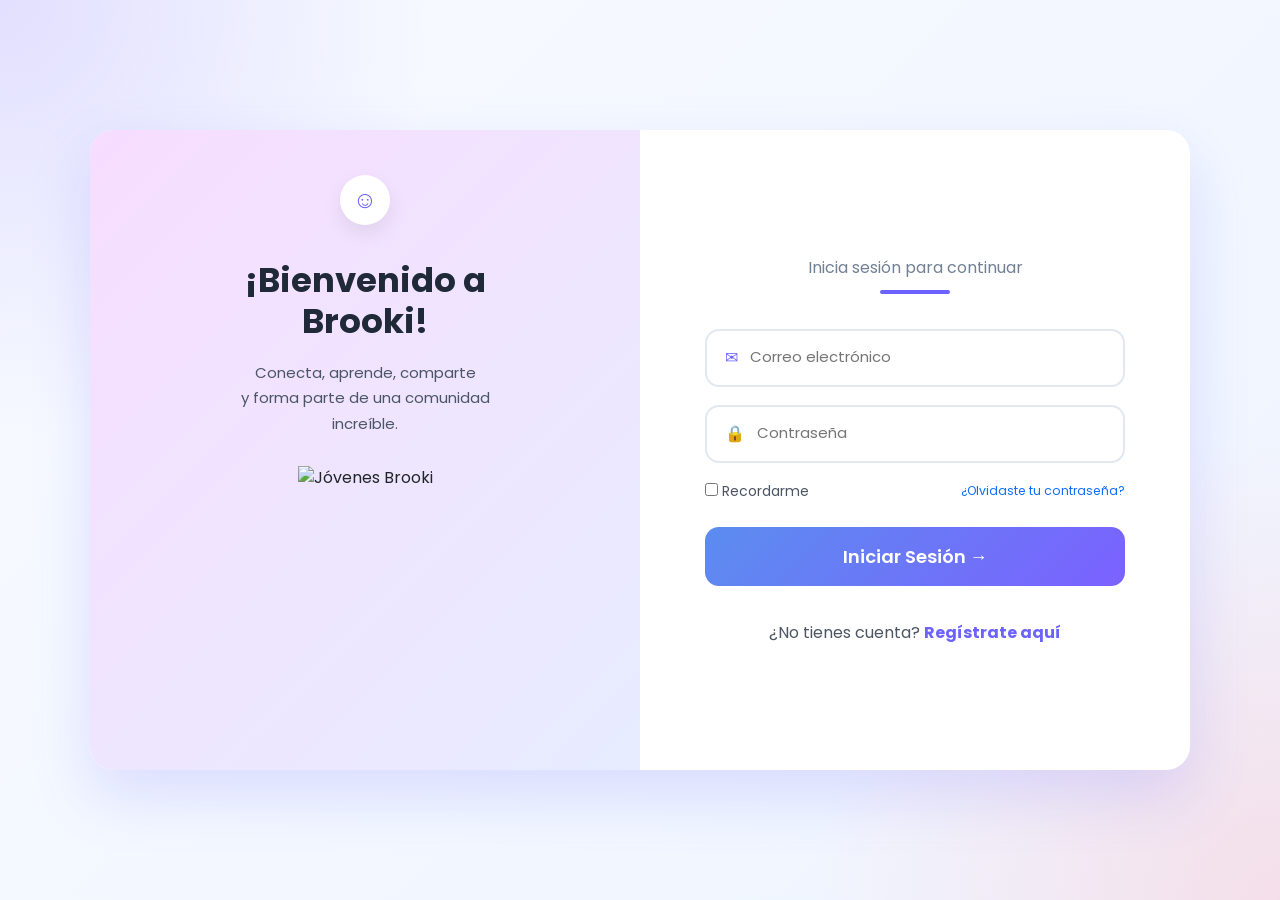
==== admin.html @ 92834a94 "Add files via upload" ====
<!DOCTYPE html>
<html lang="es">
<head>
    <meta charset="UTF-8">
    <meta name="viewport" content="width=device-width, initial-scale=1.0">
    <title>Panel de Control | Brooki</title>
    <link href="https://cdn.jsdelivr.net/npm/bootstrap@5.3.0/dist/css/bootstrap.min.css" rel="stylesheet">
    <link rel="stylesheet" href="css/variables.css">
    <link rel="stylesheet" href="css/style.css">
    <link href="https://fonts.googleapis.com/css2?family=Poppins:wght@300;400;500;600;700&display=swap" rel="stylesheet">
    <style> body { font-family: 'Poppins', sans-serif; background-color: #f8f9fa; } </style>
</head>
<body>

    <nav class="bg-white shadow-sm py-3 mb-4">
        <div class="container d-flex justify-content-between align-items-center">
            <h4 class="fw-bold text-danger mb-0">🛡️ Brooki Admin</h4>
            <a href="index.html" class="btn btn-outline-secondary rounded-pill px-4 fw-bold small">← Volver al Muro</a>
        </div>
    </nav>

    <main class="container">
        <div class="row mb-5">
            <div class="col-md-4">
                <div class="card border-0 shadow-sm rounded-4 text-center p-4 bg-primary text-white h-100">
                    <h5 class="fw-bold">Usuarios Totales</h5>
                    <h2 class="fw-bold mb-0" id="statUsuarios">--</h2>
                </div>
            </div>
            <div class="col-md-4">
                <div class="card border-0 shadow-sm rounded-4 text-center p-4 h-100" style="background-color: #6c63ff; color: white;">
                    <h5 class="fw-bold">Publicaciones (Muro)</h5>
                    <h2 class="fw-bold mb-0" id="statPublicaciones">--</h2>
                </div>
            </div>
            <div class="col-md-4">
                <div class="card border-0 shadow-sm rounded-4 text-center p-4 bg-danger text-white h-100">
                    <h5 class="fw-bold">Reportes Activos</h5>
                    <h2 class="fw-bold mb-0" id="statReportes">--</h2>
                </div>
            </div>
        </div>

        <ul class="nav nav-pills mb-4" id="adminTabs" role="tablist">
            <li class="nav-item" role="presentation">
                <button class="nav-link active fw-bold rounded-pill px-4 me-2" data-bs-toggle="pill" data-bs-target="#tabUsuarios" type="button">Usuarios Registrados</button>
            </li>
            <li class="nav-item" role="presentation">
                <button class="nav-link fw-bold rounded-pill px-4 me-2" data-bs-toggle="pill" data-bs-target="#tabPublicaciones" type="button">Muro Público</button>
            </li>
            <li class="nav-item" role="presentation">
                <button class="nav-link fw-bold rounded-pill px-4" data-bs-toggle="pill" data-bs-target="#tabReportes" type="button">🚨 Reportes</button>
            </li>
        </ul>

        <div class="tab-content bg-white p-4 rounded-4 shadow-sm" id="adminTabsContent">
            
            <div class="tab-pane fade show active" id="tabUsuarios" role="tabpanel">
                <div class="table-responsive">
                    <table class="table table-hover align-middle">
                        <thead class="table-light">
                            <tr>
                                <th>ID</th>
                                <th>Nombre</th>
                                <th>Correo</th>
                                <th>Rol</th>
                                <th class="text-end">Acciones</th>
                            </tr>
                        </thead>
                        <tbody id="tablaUsuarios"><tr><td colspan="5" class="text-center text-muted">Cargando...</td></tr></tbody>
                    </table>
                </div>
            </div>

            <div class="tab-pane fade" id="tabPublicaciones" role="tabpanel">
                <div class="table-responsive">
                    <table class="table table-hover align-middle">
                        <thead class="table-light">
                            <tr>
                                <th>ID</th>
                                <th>Autor (ID)</th>
                                <th>Título</th>
                                <th>Fecha</th>
                                <th class="text-end">Acciones</th>
                            </tr>
                        </thead>
                        <tbody id="tablaPublicaciones"><tr><td colspan="5" class="text-center text-muted">Cargando...</td></tr></tbody>
                    </table>
                </div>
            </div>

            <div class="tab-pane fade" id="tabReportes" role="tabpanel">
                <div class="table-responsive">
                    <table class="table table-hover align-middle">
                        <thead class="table-light">
                            <tr>
                                <th>ID Reporte</th>
                                <th>ID Elemento</th>
                                <th>Motivo</th>
                                <th>Estado</th>
                                <th class="text-end">Acciones</th>
                            </tr>
                        </thead>
                        <tbody id="tablaReportes">
                            <tr><td colspan="5" class="text-center text-muted">Cargando reportes...</td></tr>
                        </tbody>
                    </table>
                </div>
            </div>
            
        </div>
    </main>

    <div class="modal fade" id="modalResponderReporte" tabindex="-1" aria-hidden="true">
        <div class="modal-dialog modal-dialog-centered">
            <div class="modal-content border-0 shadow-lg" style="border-radius: 24px;">
                <div class="modal-header border-0 pb-0">
                    <h5 class="modal-title fw-bold text-primary">📩 Responder Reporte</h5>
                    <button type="button" class="btn-close" data-bs-dismiss="modal" aria-label="Close"></button>
                </div>
                <div class="modal-body">
                    <input type="hidden" id="reporteIdActual">
                    
                    <div class="mb-3">
                        <label class="form-label text-muted small">Respuesta para el usuario (Respuesta_Admin)</label>
                        <textarea id="respuestaAdminTexto" class="form-control rounded-4 px-3" rows="4" placeholder="Ej: La publicación fue revisada y eliminada por violar nuestras normas comunitarias..." required></textarea>
                    </div>
                </div>
                <div class="modal-footer border-0 pt-0">
                    <button type="button" class="btn btn-light rounded-pill px-3 fw-bold" data-bs-dismiss="modal">Cancelar</button>
                    <button type="button" class="btn btn-primary rounded-pill px-3 shadow-sm fw-bold" id="btnSoloResponder" onclick="procesarReporte('responder')">✉️ Enviar Respuesta</button>
                    <button type="button" class="btn btn-success rounded-pill px-3 shadow-sm fw-bold" id="btnResolver" onclick="procesarReporte('resolver')">✔ Resolver</button>
                </div>
            </div>
        </div>
    </div>

    <script src="https://cdn.jsdelivr.net/npm/bootstrap@5.3.0/dist/js/bootstrap.bundle.min.js"></script>
    <script src="js/admin.js"></script>
</body>
</html>
---- css/variables.css ----
:root{

    --color-principal: #5b8def;
    --color-principal-hover: #4a7be0;

    --color-fondo: #f5f7fb;

    --texto-oscuro: #2d3748;
    --texto-suave: #718096;

    --borde-radio: 20px;

    --sombra:
    0 10px 30px rgba(0,0,0,0.08);

    --fuente:
    'Poppins', sans-serif;

}
---- css/style.css ----
*{
    margin: 0;
    padding: 0;
    box-sizing: border-box;
}

body{
    min-height: 100vh;
    font-family: 'Poppins', sans-serif;
    background:
        radial-gradient(circle at top left, rgba(123,97,255,0.18), transparent 28%),
        radial-gradient(circle at bottom right, rgba(255,182,193,0.35), transparent 30%),
        linear-gradient(135deg, #f8fbff, #eef4ff);
}

.login-page{
    min-height: 100vh;
    display: flex;
    justify-content: center;
    align-items: center;
    padding: 35px;
}

.login-card{
    width: 100%;
    max-width: 1100px;
    min-height: 640px;
    display: grid;
    grid-template-columns: 1fr 1fr;
    background: white;
    border-radius: 24px;
    overflow: hidden;
    box-shadow: 0 25px 60px rgba(108,99,255,0.18);
}

/* LADO IZQUIERDO */

.login-left{
    background: linear-gradient(135deg, #f7ddff, #e7ecff);
    padding: 45px;
    text-align: center;
    position: relative;
}

.brand{
    display: flex;
    align-items: center;
    gap: 12px;
    justify-content: center;
    margin-bottom: 35px;
}

.brand-icon,
.login-icon{
    width: 50px;
    height: 50px;
    border-radius: 50%;
    background: white;
    color: #6c63ff;
    display: flex;
    align-items: center;
    justify-content: center;
    font-size: 24px;
    box-shadow: 0 8px 20px rgba(0,0,0,0.08);
}

.brand h2{
    font-size: 28px;
    font-weight: 700;
    color: #1f2937;
}

.login-left h1{
    font-size: 34px;
    font-weight: 700;
    color: #1f2937;
    margin-bottom: 18px;
}

.login-left p{
    color: #4b5563;
    font-size: 15px;
    line-height: 1.7;
    margin-bottom: 20px;
}

.login-img{
    width: 95%;
    max-width: 430px;
    margin-top: 10px;
}

/* LADO DERECHO */

.login-right{
    padding: 55px 65px;
    text-align: center;
}

.login-icon{
    margin: 0 auto 22px;
}

.login-right h3{
    font-size: 34px;
    font-weight: 700;
    color: #1f2937;
}

.subtitle{
    color: #718096;
    margin-bottom: 10px;
}

.line{
    width: 70px;
    height: 4px;
    background: #6c63ff;
    border-radius: 20px;
    margin: 0 auto 35px;
}

.input-box{
    height: 58px;
    border: 2px solid #e2e8f0;
    border-radius: 14px;
    display: flex;
    align-items: center;
    gap: 12px;
    padding: 0 18px;
    margin-bottom: 18px;
    transition: 0.3s;
}

.input-box:focus-within{
    border-color: #6c63ff;
    box-shadow: 0 0 0 4px rgba(108,99,255,0.12);
}

.input-box span{
    color: #6c63ff;
}

.input-box input{
    border: none;
    outline: none;
    width: 100%;
    font-size: 15px;
    color: #1f2937;
}

.options{
    display: flex;
    justify-content: space-between;
    align-items: center;
    font-size: 14px;
    margin: 18px 0 25px;
    color: #4b5563;
}

.options a{
    color: #6c63ff;
    text-decoration: none;
}

.btn-login{
    width: 100%;
    border: none;
    border-radius: 14px;
    padding: 16px;
    background: linear-gradient(135deg, #5b8def, #7b61ff);
    color: white;
    font-size: 18px;
    font-weight: 600;
    cursor: pointer;
    transition: 0.3s;
}

.btn-login:hover{
    transform: translateY(-3px);
    box-shadow: 0 15px 30px rgba(123,97,255,0.28);
}

.divider{
    margin: 30px 0 20px;
    color: #9ca3af;
    font-size: 14px;
}

.social-buttons{
    display: flex;
    gap: 18px;
}

.social-buttons button{
    flex: 1;
    padding: 14px;
    border-radius: 12px;
    border: 2px solid #e2e8f0;
    background: white;
    cursor: pointer;
    font-weight: 600;
}

.register{
    margin-top: 35px;
    color: #4b5563;
}

.register a{
    color: #6c63ff;
    text-decoration: none;
    font-weight: 700;
}

/* RESPONSIVE */

@media(max-width: 900px){
    .login-card{
        grid-template-columns: 1fr;
    }

    .login-left{
        display: none;
    }

    .login-right{
        padding: 40px 30px;
    }
}
.login-right{
    padding: 55px 65px;

    text-align: center;

    display: flex;
    flex-direction: column;

    justify-content: center;
}

/* ===================== */
/* NAVBAR GLOBAL BROOKI */
/* ===================== */

.brooki-navbar{

    width: 100%;

    padding: 18px 0;

    background:
    rgba(255,255,255,0.85);

    backdrop-filter: blur(14px);

    border-bottom:
    1px solid rgba(226,232,240,0.9);

    position: sticky;

    top: 0;

    z-index: 100;
}

.nav-content{

    display: flex;

    align-items: center;

    justify-content: space-between;
}

.brand-wall{

    display: flex;

    align-items: center;

    gap: 10px;

    color: #1f2937;

    font-size: 26px;

    font-weight: 700;

    text-decoration: none;
}

.brand-wall:hover{
    color: #1f2937;
}

.brand-icon-small{

    width: 38px;

    height: 38px;

    border-radius: 50%;

    background:
    linear-gradient(
    135deg,
    #5b8def,
    #7b61ff);

    color: white;

    display: flex;

    align-items: center;

    justify-content: center;
}

.nav-actions{

    display: flex;

    gap: 14px;

    align-items: center;
}

/* BOTON VOLVER */

.btn-back{

    background: white;

    border:
    2px solid #e2e8f0;

    border-radius: 14px;

    padding: 12px 18px;

    text-decoration: none;

    color: #1f2937;

    font-weight: 600;

    transition: 0.3s;
}

.btn-back:hover{

    transform:
    translateY(-2px);

    color: #1f2937;

    border-color: #cbd5e1;
}

/* BOTON CERRAR */

.btn-logout{

    border: none;

    border-radius: 14px;

    padding: 12px 18px;

    font-weight: 600;

    background: #fff1f2;

    color: #e11d48;

    transition: 0.3s;
}

.btn-logout:hover{

    background: #ffe4e6;

    transform:
    translateY(-2px);
}
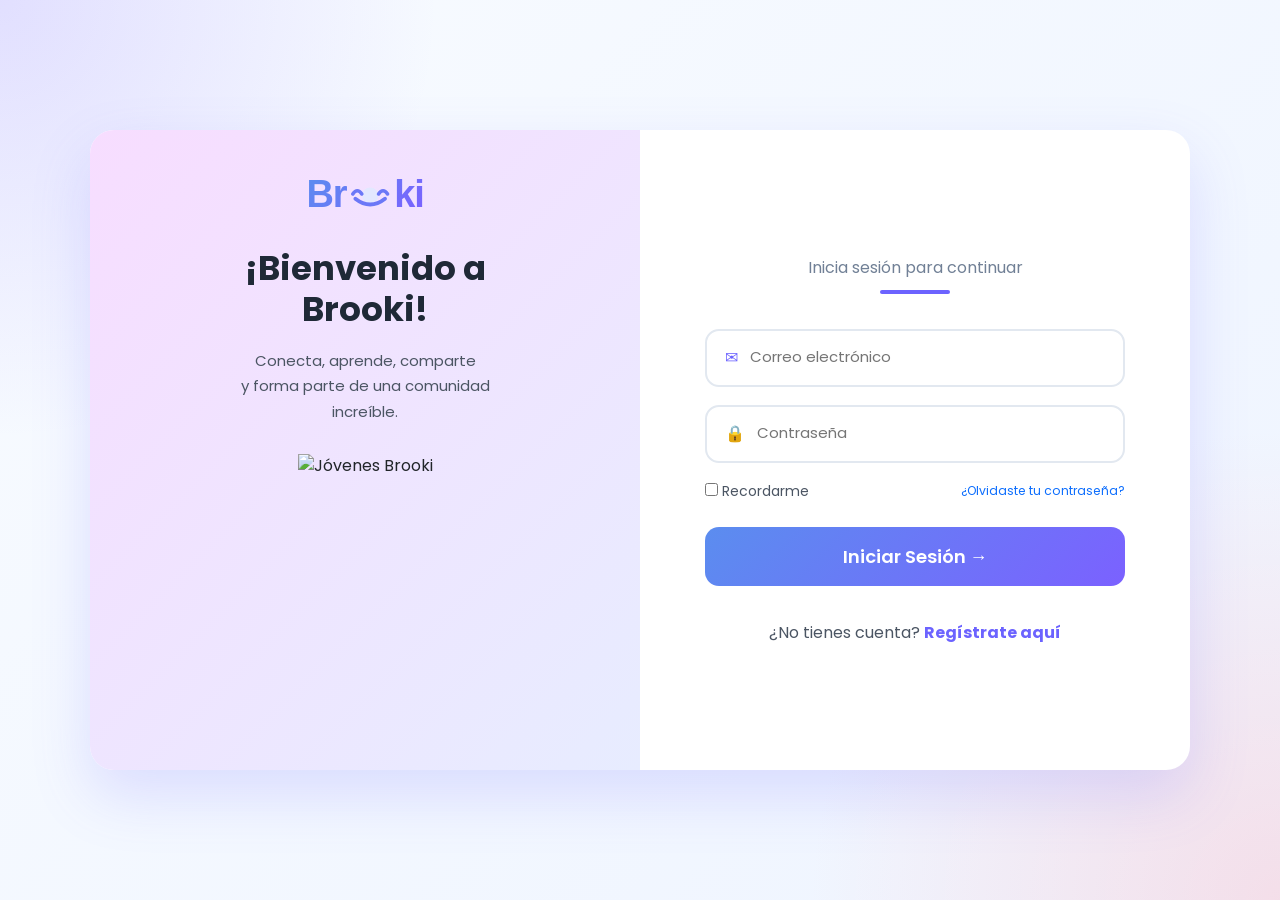
==== commit b509eaab: "feat(ui): actualizar logo Brooki con carita feliz en las oo" ====
--- a/admin.html
+++ b/admin.html
@@ -14,7 +14,19 @@
 
     <nav class="bg-white shadow-sm py-3 mb-4">
         <div class="container d-flex justify-content-between align-items-center">
-            <h4 class="fw-bold text-danger mb-0">🛡️ Brooki Admin</h4>
+            <a href="index.html" class="text-decoration-none d-flex align-items-center gap-2" aria-label="Brooki Admin">
+                <span class="brooki-logo-wordmark">
+                    <span>Br</span>
+                    <svg class="brooki-oo-smile" viewBox="0 0 36 24" fill="none" xmlns="http://www.w3.org/2000/svg" aria-hidden="true">
+                        <circle cx="18" cy="11.7" r="6.2" fill="#E3E8FF"/>
+                        <path d="M4.5 10.5 Q8 5.5 11.5 10.5" stroke="#6B78F7" stroke-width="2.8" stroke-linecap="round" fill="none"/>
+                        <path d="M24.5 10.5 Q28 5.5 31.5 10.5" stroke="#6B78F7" stroke-width="2.8" stroke-linecap="round" fill="none"/>
+                        <path d="M6.5 14.2 Q18 23.2 29.5 14.2" stroke="#6B78F7" stroke-width="3" stroke-linecap="round" fill="none"/>
+                    </svg>
+                    <span>ki</span>
+                </span>
+                <span class="badge rounded-pill bg-danger-subtle text-danger fw-bold px-3 py-2">Admin</span>
+            </a>
             <a href="index.html" class="btn btn-outline-secondary rounded-pill px-4 fw-bold small">← Volver al Muro</a>
         </div>
     </nav>
@@ -35,8 +47,9 @@
             </div>
             <div class="col-md-4">
                 <div class="card border-0 shadow-sm rounded-4 text-center p-4 bg-danger text-white h-100">
-                    <h5 class="fw-bold">Reportes Activos</h5>
+                    <h5 class="fw-bold">Reportes Pendientes</h5>
                     <h2 class="fw-bold mb-0" id="statReportes">--</h2>
+                    <small id="statReportesDetalle" class="d-block mt-1 opacity-75">Total: -- | Resueltos: --</small>
                 </div>
             </div>
         </div>
@@ -56,6 +69,15 @@
         <div class="tab-content bg-white p-4 rounded-4 shadow-sm" id="adminTabsContent">
             
             <div class="tab-pane fade show active" id="tabUsuarios" role="tabpanel">
+                <div class="row g-2 align-items-center mb-3">
+                    <div class="col-md-6">
+                        <input type="email" id="inputBuscarCorreoAdmin" class="form-control rounded-pill px-3" placeholder="Buscar usuario por correo exacto (ej: correo@escuela.edu)...">
+                    </div>
+                    <div class="col-md-6 d-flex gap-2">
+                        <button class="btn btn-primary rounded-pill px-4 fw-bold" onclick="buscarUsuarioPorCorreoAdmin()">🔍 Buscar por Correo</button>
+                        <button class="btn btn-outline-secondary rounded-pill px-4 fw-bold" onclick="cargarTablaUsuarios()">🔄 Ver Todos</button>
+                    </div>
+                </div>
                 <div class="table-responsive">
                     <table class="table table-hover align-middle">
                         <thead class="table-light">
@@ -90,6 +112,43 @@
             </div>
 
             <div class="tab-pane fade" id="tabReportes" role="tabpanel">
+                <div class="card bg-light border-0 rounded-4 p-3 mb-3">
+                    <div class="row g-2 align-items-end">
+                        <div class="col-md-2">
+                            <label class="form-label small text-muted mb-1">Estado</label>
+                            <select id="filtroEstadoReporte" class="form-select form-select-sm rounded-pill">
+                                <option value="">Todos</option>
+                                <option value="Pendiente">Pendiente</option>
+                                <option value="Resuelto">Resuelto</option>
+                            </select>
+                        </div>
+                        <div class="col-md-2">
+                            <label class="form-label small text-muted mb-1">Tipo Referencia</label>
+                            <select id="filtroTipoReporte" class="form-select form-select-sm rounded-pill">
+                                <option value="">Todos</option>
+                                <option value="Publicacion">Publicacion</option>
+                                <option value="Mensaje">Mensaje</option>
+                                <option value="Producto">Producto</option>
+                            </select>
+                        </div>
+                        <div class="col-md-2">
+                            <label class="form-label small text-muted mb-1">ID Usuario</label>
+                            <input type="number" id="filtroUsuarioReporte" class="form-control form-control-sm rounded-pill" placeholder="Ej: 1">
+                        </div>
+                        <div class="col-md-2">
+                            <label class="form-label small text-muted mb-1">Desde</label>
+                            <input type="date" id="filtroFechaInicioReporte" class="form-control form-control-sm rounded-pill">
+                        </div>
+                        <div class="col-md-2">
+                            <label class="form-label small text-muted mb-1">Hasta</label>
+                            <input type="date" id="filtroFechaFinReporte" class="form-control form-control-sm rounded-pill">
+                        </div>
+                        <div class="col-md-2 d-flex gap-1">
+                            <button class="btn btn-sm btn-primary rounded-pill px-3 fw-bold w-100" onclick="filtrarReportesAdmin()">🔎 Filtrar</button>
+                            <button class="btn btn-sm btn-outline-secondary rounded-pill px-2 fw-bold" onclick="limpiarFiltrosReportesAdmin()" title="Limpiar filtros">🔄</button>
+                        </div>
+                    </div>
+                </div>
                 <div class="table-responsive">
                     <table class="table table-hover align-middle">
                         <thead class="table-light">
@@ -115,11 +174,14 @@
         <div class="modal-dialog modal-dialog-centered">
             <div class="modal-content border-0 shadow-lg" style="border-radius: 24px;">
                 <div class="modal-header border-0 pb-0">
-                    <h5 class="modal-title fw-bold text-primary">📩 Responder Reporte</h5>
+                    <h5 class="modal-title fw-bold text-primary">📩 Detalle y Respuesta de Reporte</h5>
                     <button type="button" class="btn-close" data-bs-dismiss="modal" aria-label="Close"></button>
                 </div>
                 <div class="modal-body">
                     <input type="hidden" id="reporteIdActual">
+                    <div id="detalleReporteModal" class="bg-light rounded-4 p-3 mb-3 small text-muted">
+                        Cargando detalles del reporte...
+                    </div>
                     
                     <div class="mb-3">
                         <label class="form-label text-muted small">Respuesta para el usuario (Respuesta_Admin)</label>
@@ -136,6 +198,7 @@
     </div>
 
     <script src="https://cdn.jsdelivr.net/npm/bootstrap@5.3.0/dist/js/bootstrap.bundle.min.js"></script>
+    <script src="js/api.js"></script>
     <script src="js/admin.js"></script>
 </body>
 </html>
--- a/css/style.css
+++ b/css/style.css
@@ -68,6 +68,36 @@
     font-size: 28px;
     font-weight: 700;
     color: #1f2937;
+}
+
+/* LOGO BROOKI CON CARITA FELIZ EN LAS "OO" */
+.brooki-logo-wordmark{
+    display: inline-flex;
+    align-items: center;
+    font-family: 'Poppins', sans-serif;
+    font-weight: 800;
+    font-size: 28px;
+    letter-spacing: -0.03em;
+    line-height: 1;
+    color: #5b8def;
+    background: linear-gradient(135deg, #5b8def, #7b61ff);
+    -webkit-background-clip: text;
+    background-clip: text;
+    -webkit-text-fill-color: transparent;
+    text-decoration: none;
+    user-select: none;
+}
+
+.brooki-logo-wordmark.brooki-logo-lg{
+    font-size: 38px;
+}
+
+.brooki-oo-smile{
+    width: 1.22em;
+    height: 0.82em;
+    margin: 0 0.02em;
+    transform: translateY(0.06em);
+    flex-shrink: 0;
 }
 
 .login-left h1{
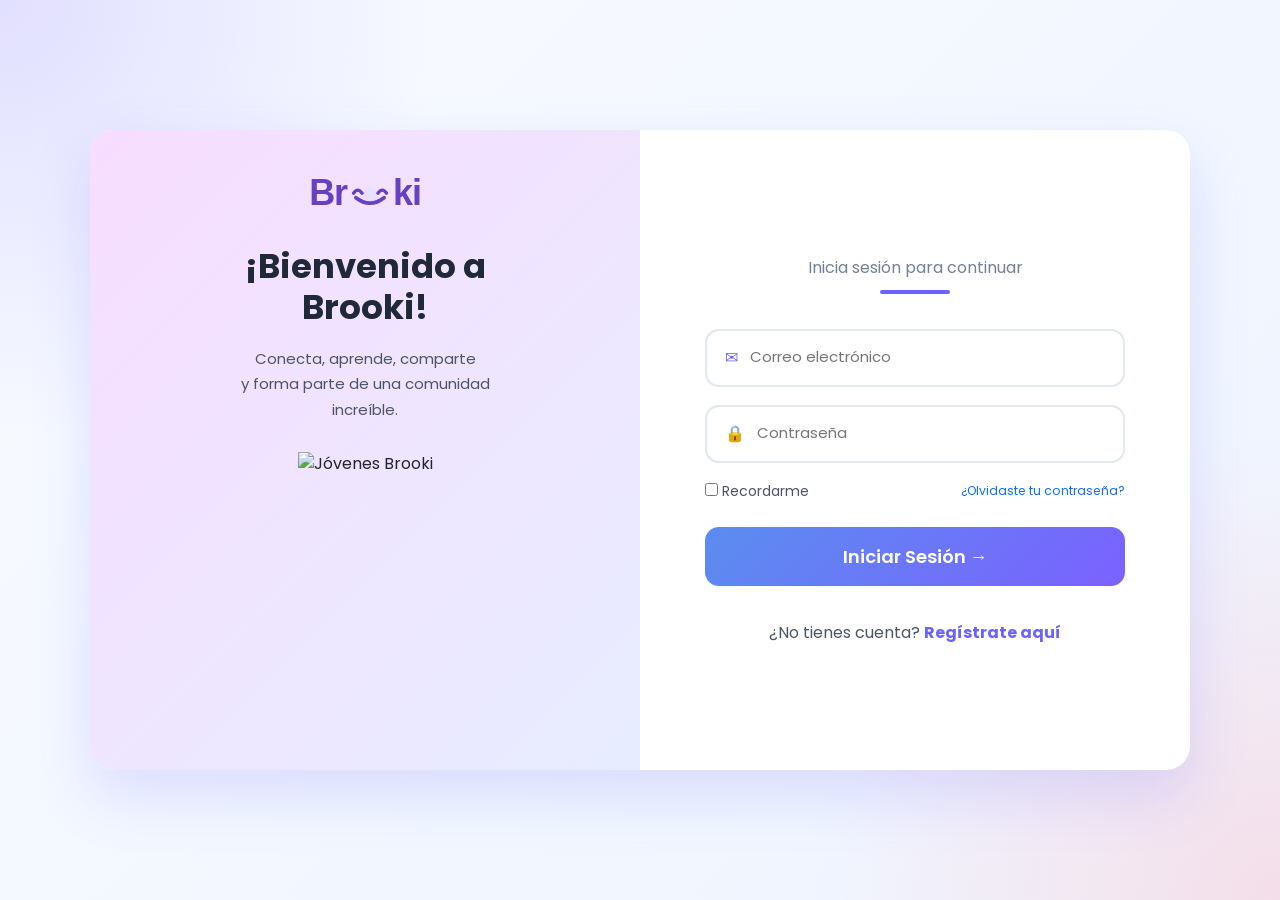
==== commit dd4c329e: "fix(ui): alinear logo Br-carita-ki en una fila horizontal y evitar cache de CSS" ====
--- a/admin.html
+++ b/admin.html
@@ -6,7 +6,7 @@
     <title>Panel de Control | Brooki</title>
     <link href="https://cdn.jsdelivr.net/npm/bootstrap@5.3.0/dist/css/bootstrap.min.css" rel="stylesheet">
     <link rel="stylesheet" href="css/variables.css">
-    <link rel="stylesheet" href="css/style.css">
+    <link rel="stylesheet" href="css/style.css?v=2">
     <link href="https://fonts.googleapis.com/css2?family=Poppins:wght@300;400;500;600;700&display=swap" rel="stylesheet">
     <style> body { font-family: 'Poppins', sans-serif; background-color: #f8f9fa; } </style>
 </head>
@@ -14,16 +14,16 @@
 
     <nav class="bg-white shadow-sm py-3 mb-4">
         <div class="container d-flex justify-content-between align-items-center">
-            <a href="index.html" class="text-decoration-none d-flex align-items-center gap-2" aria-label="Brooki Admin">
-                <span class="brooki-logo-wordmark">
-                    <span>Br</span>
-                    <svg class="brooki-oo-smile" viewBox="0 0 36 24" fill="none" xmlns="http://www.w3.org/2000/svg" aria-hidden="true">
-                        <circle cx="18" cy="11.7" r="6.2" fill="#E3E8FF"/>
-                        <path d="M4.5 10.5 Q8 5.5 11.5 10.5" stroke="#6B78F7" stroke-width="2.8" stroke-linecap="round" fill="none"/>
-                        <path d="M24.5 10.5 Q28 5.5 31.5 10.5" stroke="#6B78F7" stroke-width="2.8" stroke-linecap="round" fill="none"/>
-                        <path d="M6.5 14.2 Q18 23.2 29.5 14.2" stroke="#6B78F7" stroke-width="3" stroke-linecap="round" fill="none"/>
+            <a href="index.html" class="text-decoration-none d-flex align-items-center gap-2" aria-label="Brooki Admin" style="display:inline-flex;align-items:center;text-decoration:none;">
+                <span class="brooki-logo-wordmark" style="display:inline-flex;flex-direction:row;align-items:center;white-space:nowrap;font-weight:800;font-size:28px;letter-spacing:-0.03em;line-height:1;color:#6940C3;">
+                    <span style="color:#6940C3;">Br</span>
+                    <svg class="brooki-oo-smile" width="32" height="22" style="width:32px;height:22px;margin:3px 1px 0 1px;flex-shrink:0;display:inline-block;" viewBox="0 0 36 24" fill="none" xmlns="http://www.w3.org/2000/svg" aria-hidden="true">
+                        <circle cx="18" cy="11.7" r="6.2" fill="#E9E0FF"/>
+                        <path d="M4.5 10.5 Q8 5.5 11.5 10.5" stroke="#6940C3" stroke-width="2.8" stroke-linecap="round" fill="none"/>
+                        <path d="M24.5 10.5 Q28 5.5 31.5 10.5" stroke="#6940C3" stroke-width="2.8" stroke-linecap="round" fill="none"/>
+                        <path d="M6.5 14.2 Q18 23.2 29.5 14.2" stroke="#6940C3" stroke-width="3" stroke-linecap="round" fill="none"/>
                     </svg>
-                    <span>ki</span>
+                    <span style="color:#6940C3;">ki</span>
                 </span>
                 <span class="badge rounded-pill bg-danger-subtle text-danger fw-bold px-3 py-2">Admin</span>
             </a>
--- a/css/style.css
+++ b/css/style.css
@@ -72,32 +72,43 @@
 
 /* LOGO BROOKI CON CARITA FELIZ EN LAS "OO" */
 .brooki-logo-wordmark{
-    display: inline-flex;
-    align-items: center;
+    display: inline-flex !important;
+    flex-direction: row !important;
+    align-items: center !important;
+    white-space: nowrap !important;
     font-family: 'Poppins', sans-serif;
     font-weight: 800;
     font-size: 28px;
     letter-spacing: -0.03em;
     line-height: 1;
-    color: #5b8def;
-    background: linear-gradient(135deg, #5b8def, #7b61ff);
-    -webkit-background-clip: text;
-    background-clip: text;
-    -webkit-text-fill-color: transparent;
+    color: #6940C3 !important;
     text-decoration: none;
     user-select: none;
 }
 
+.brooki-logo-wordmark > span{
+    color: #6940C3 !important;
+    font-weight: 800;
+    line-height: 1;
+    display: inline-block;
+}
+
 .brooki-logo-wordmark.brooki-logo-lg{
-    font-size: 38px;
+    font-size: 36px;
 }
 
 .brooki-oo-smile{
-    width: 1.22em;
-    height: 0.82em;
-    margin: 0 0.02em;
-    transform: translateY(0.06em);
-    flex-shrink: 0;
+    width: 34px !important;
+    height: 23px !important;
+    margin: 3px 1px 0 1px !important;
+    flex-shrink: 0 !important;
+    display: inline-block !important;
+    vertical-align: middle !important;
+}
+
+.brooki-logo-wordmark.brooki-logo-lg .brooki-oo-smile{
+    width: 44px !important;
+    height: 30px !important;
 }
 
 .login-left h1{
